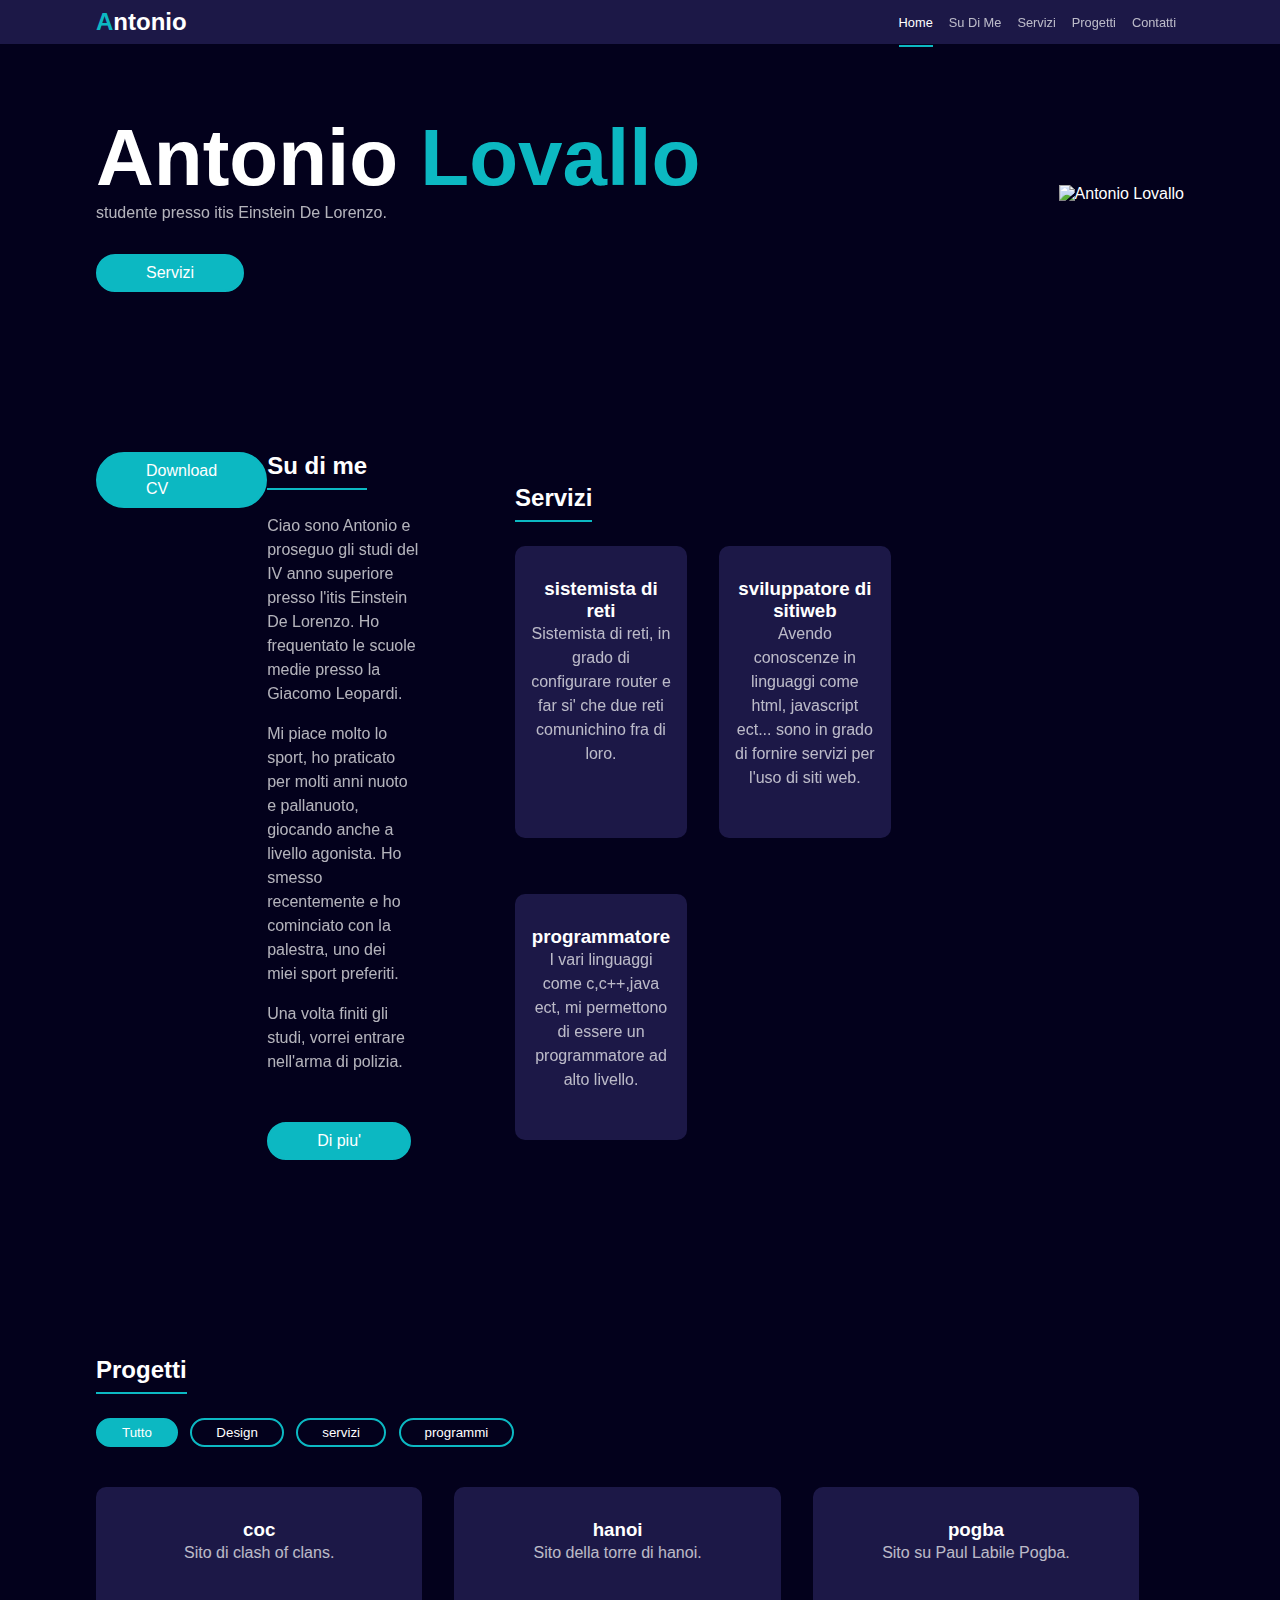
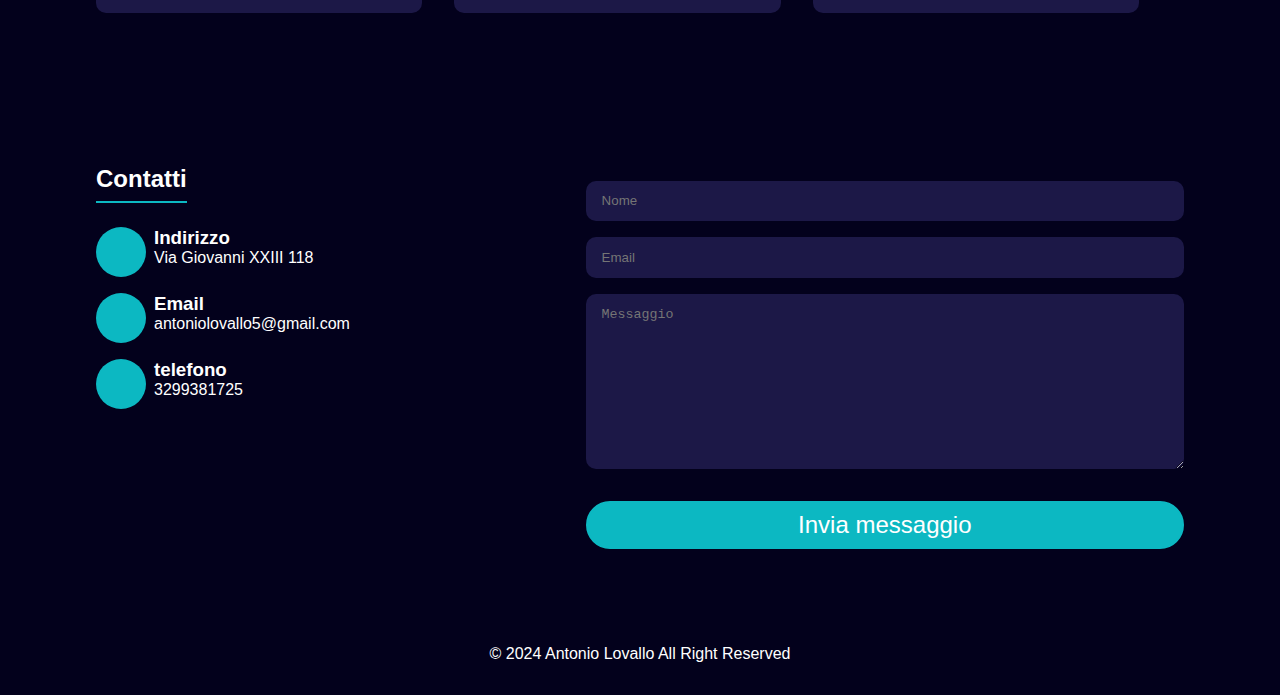
==== index.html @ d29856b6 "Add files via upload" ====
<!DOCTYPE html>
<html lang="en">
  <head>
    <header>
    <meta charset="UTF-8" />
    <meta http-equiv="X-UA-Compatible" content="IE=edge" />
    <meta name="viewport" content="width=device-width, initial-scale=1.0" />
    <title>Portfolio</title>
    <link rel="stylesheet" href="style.css" />

    <nav class="nav">
        <a href="/" class="logo"> <span class="highlighted"> A</span>ntonio</a>

        <div class="nav-links">
          <a href="#home" class="nav-item nav-item-active">Home</a>
          <a href="#about" class="nav-item">su di me</a>
          <a href="#services" class="nav-item">Servizi</a>
          <a href="#projects" class="nav-item">progetti</a>
          <a href="#contact" class="nav-item">contatti</a>
        </div>
        
        <div class="toggler">
          <span class="line"></span><span class="line"></span
          ><span class="line"></span>
        </div>
      </nav>

      <section class="hero container" id="home">
        <div class="hero-info">
         <h1 class="title">Antonio <span class="highlighted">Lovallo </span></h1>
         <p class="hero-description">studente presso itis Einstein De Lorenzo.</p>
         <a href="#services" class="btn hero-btn">Servizi</a>
            </div>
 
            <div class="hero-img">
            <img src="./images/hero-img.png" alt="Antonio Lovallo" />
                </div>
        </section>

        <section class="about container" id="about">
            <div class="about-img">
              <a href="antoniolovallo CV.pdf" class="btn hero-btn">Download CV</a>
            </div>
      
            <div class="about-info">
              <h2 class="secondery-title">Su di me</h2>
      
              <p class="description">
                Ciao sono Antonio e proseguo gli studi del IV anno superiore presso l'itis Einstein De Lorenzo.
                Ho frequentato le scuole medie presso la Giacomo Leopardi.
              </p>
      
              <p class="description">
                Mi piace molto lo sport, ho praticato per molti anni nuoto e pallanuoto, giocando anche a livello agonista.
                Ho smesso recentemente e ho cominciato con la palestra, uno dei miei sport preferiti.
              </p>
      
              <p class="description">
                Una volta finiti gli studi, vorrei entrare nell'arma di polizia. 
              </p>
      
              <a href="#" class="btn btn-secondery">Di piu'</a>
            </div>

            <div class="services container" id="services">
                <div class="services-header">
                  <h2 class="secondery-title">Servizi</h2>
                </div>
          
                <div class="grid services-grid">
                  <div class="grid-item services-item">
                    <i class="fa-solid fa-computer"></i>
                    <h3>sistemista di reti</h3>
                    <p class="description">
                      Sistemista di reti, in grado di configurare router e far si' che due reti comunichino fra di loro.
                    </p>
                  </div>
                  <div class="grid-item services-item">
                    <i class="fa-solid fa-meteor"></i>
          
                    <h3>sviluppatore di sitiweb</h3>
                    <p class="description">
                      Avendo conoscenze in linguaggi come html, javascript ect... 
                      sono in grado di fornire servizi per l'uso di siti web.
                    </p>
                  </div>
                  <div class="grid-item services-item">
                    <i class="fa-solid fa-pen-nib"></i>
                    <h3>programmatore</h3>
                    <p class="description">
                        I vari linguaggi come c,c++,java ect, mi permettono di essere un programmatore ad alto livello.
                    </p>
                  </div>
                </div>
              </div>
          </section>

          <section class="projects container" id="projects">
            <div class="projects-header">
              <h2 class="secondery-title">Progetti</h2>
      
              <div class="projects-tab">
                <button class="projects-tab-btn projects-tab-btn-active" id="all">
                  Tutto
                </button>
                <button class="projects-tab-btn" id="design">Design</button>
                <button class="projects-tab-btn" id="seo">servizi</button>
                <button class="projects-tab-btn" id="ui-ux">programmi</button>
              </div>
            </div>
      
            <div class="grid services-grid">
              <div class="grid-item services-item">
                <i class="fa-solid fa-computer"></i>
                <h3>coc</h3>
                <p class="description">
                  Sito di clash of clans.
                </p>
              </div>
              <div class="grid-item services-item">
                <i class="fa-solid fa-meteor"></i>
      
                <h3>hanoi</h3>
                <p class="description">
                  Sito della torre di hanoi.
                </p>
              </div>
              <div class="grid-item services-item">
                <i class="fa-solid fa-pen-nib"></i>
                <h3>pogba</h3>
                <p class="description">
                    Sito su Paul Labile Pogba.
                </p>
              </div>
            </div>
          </div>
          </section>

          <section class="container contact" id="contact">
            <div class="contact-info">
              <h2 class="secondery-title">Contatti</h2>
              <div class="info-container">
                <div class="contact-info-item">
                  <div class="contact-info-icon">
                    <i class="fa-solid fa-location-dot"></i>
                  </div>
                  <div class="contact-info-data">
                    <h3>Indirizzo</h3>
                    <p>Via Giovanni XXIII 118</p>
                  </div>
                </div>
                <div class="contact-info-item">
                  <div class="contact-info-icon">
                    <i class="fa-solid fa-envelope"></i>
                  </div>
                  <div class="contact-info-data">
                    <h3>Email</h3>
                    <p>antoniolovallo5@gmail.com</p>
                  </div>
                </div>
                <div class="contact-info-item">
                  <div class="contact-info-icon">
                    <i class="fa-solid fa-phone-volume"></i>
                  </div>
                  <div class="contact-info-data">
                    <h3>telefono</h3>
                    <p>3299381725</p>
                  </div>
                </div>
              </div>
            </div>
            <div class="contact-form">
              <form>
                <input type="text" placeholder="Nome" />
                <input type="text" placeholder="Email" />
                <textarea
                  name="message"
                  id=""
                  cols="30"
                  rows="10"
                  placeholder="Messaggio"
                ></textarea>
                <button class="btn submit-btn">Invia messaggio</button>
              </form>
            </div>
          </section>
    </header>
  </head>
  <body>

        <script src="./script.js"></script>
  </body>

  <footer class="footer">
    <p>&copy; 2024 Antonio Lovallo All Right Reserved</p>
  </footer>
</html>
---- style.css ----
* {
    box-sizing: border-box;
    margin: 0;
  }
  
  :root {
    --primary: #03011c;
    --secondery: #1c1847;
    --accent: #0cb8c2;
    --text: #fff;
  }
  
  html {
    scroll-behavior: smooth;
  }
  
  body {
    background: var(--primary);
    font-family: Poppins, sans-serif;
  }
  
  a {
    text-decoration: none;
    color: var(--text);
  }
  
  img {
    width: 100%;
  }
  /* utility classes */
.container {
    padding: 4rem 2rem;
    color: var(--text);
  }
  
  .highlighted {
    color: var(--accent);
  }
  
  .hidden {
    display: none;
  }
  
  .btn {
    background-color: var(--accent);
    color: var(--text);
    padding: 0.5rem 3rem;
    border-radius: 5rem;
    display: inline-block;
    margin-top: 2rem;
    border: 2px solid var(--accent);
  }
  
  .btn:hover {
    background-color: transparent;
    color: var(--accent);
  }
  /* Header style */
.nav {
    background-color: var(--secondery);
    display: flex;
    justify-content: space-between;
    padding: 0.5rem 1rem;
    position: fixed;
    width: 100%;
  }
  
  .logo {
    font-weight: 700;
    font-size: 1.5rem;
  }
  
  .nav-links {
    position: absolute;
    display: flex;
    flex-direction: column;
    top: 50px;
    background-color: var(--secondery);
    width: 100%;
    left: -200%;
    padding: 1rem;
    transition: left 0.5s ease;
  }
  
  .nav-active {
    left: 0;
  }
  
  .nav-item {
    font-size: 0.8rem;
    opacity: 0.7;
    display: block;
    text-align: center;
    margin-bottom: 1rem;
    text-transform: capitalize;
    position: relative;
  }
  
  .nav-item::after {
    content: "";
    display: block;
    width: 100%;
    height: 2px;
    background-color: rgb(56, 56, 56);
    margin-top: 0.5rem;
  }
  
  .nav-item:hover {
    opacity: 1;
  }
  
  .nav-item-active::after {
    background-color: var(--accent);
    opacity: 1;
  }
  
  .toggler .line {
    width: 30px;
    height: 2px;
    display: block;
    background-color: var(--text);
    margin: 5px;
  }
  /* Hero styles */
.hero {
    display: flex;
    flex-direction: column-reverse;
    justify-content: center;
    align-items: center;
    color: var(--text);
  }
  
  .hero-img {
    padding-top: 2rem;
  }
  
  .hero-info {
    text-align: center;
    padding-top: 3rem;
  }
  
  .title {
    font-size: 2.5rem;
  }
  
  .hero-description {
    opacity: 0.7;
  }
  /* About style */
.about {
    color: var(--text);
  }
  
  .about-info {
    padding-top: 2rem;
  }
  
  .description {
    opacity: 0.7;
    font-size: 0.8rem;
    margin-bottom: 1rem;
    line-height: 1.5;
  }
  
  .secondery-title {
    display: inline-block;
    margin-bottom: 1.5rem;
  }
  
  .secondery-title::after {
    content: "";
    display: block;
    width: 100%;
    height: 2px;
    margin-top: 0.5rem;
    background-color: var(--accent);
  }
  /* Services styles */
.services-item {
    background: var(--secondery);
    border-radius: 10px;
    text-align: center;
    padding: 2rem 1rem;
    margin-bottom: 1.5rem;
  }
  
  .services-item i {
    font-size: 4rem;
    color: var(--accent);
    margin-bottom: 2rem;
  }
  /* Projects styles */
.projects-header {
    padding-bottom: 2rem;
  }
  
  .projects-tab-btn {
    background-color: transparent;
    border: 2px solid var(--accent);
    color: var(--text);
    padding: 0.3rem 1.5rem;
    border-radius: 5rem; 
    margin-right: 0.5rem;
    margin-bottom: 0.5rem;
  }
  
  .projects-tab-btn-active {
    background-color: var(--accent);
  }
  
  .projects-item {
    margin-bottom: 1rem;
  }
  
  .projects-item img {
    border-radius: 10px;
  }
  /* contact styles */
.contact-info-item {
    display: flex;
  }
  
  .contact-info-icon {
    width: 50px;
    height: 50px;
    background-color: var(--accent);
    border-radius: 50%;
    display: flex;
    justify-content: center;
    align-items: center;
    margin-right: 0.5rem;
    margin-bottom: 1rem;
  }
  
  .contact-form form {
    display: flex;
    flex-direction: column;
  }
  
  input,
  textarea {
    background: var(--secondery);
    border: none;
    border-radius: 10px;
    margin-top: 1rem;
    padding: 0.8rem 1rem;
  }
  
  .footer {
    color: var(--text);
    text-align: center;
    padding: 2rem 0;
  }
  /* Desktop Design */
@media screen and (min-width: 700px) {
    .container {
      padding: 4rem 6rem;
    }
  
    .description {
      font-size: 1rem;
    }
  
    /* grid */
    .grid {
      display: flex;
      gap: 2rem;
      flex-wrap: wrap;
    }
  
    .grid-item {
      width: 30%;
    }
  
    /* nav */
    .nav {
      padding-left: 6rem;
      padding-right: 6rem;
      justify-content: space-between;
      align-items: center;
    }
  
    .toggler {
      display: none;
    }
  
    .nav-links {
      position: static;
      flex-direction: row;
      padding: 0;
      width: auto;
    }
  
    .nav-item {
      margin: 0 0.5rem;
    }
  
    .nav-item::after {
      position: absolute;
      top: 30px;
      margin: 0;
      background: none;
    }
  
    .nav-item-active {
      opacity: 1;
    }
  
    .nav-item-active::after {
      background: var(--accent);
    }
  
    /* hero */
    .hero {
      flex-direction: row;
      justify-content: space-between;
    }
  
    .hero-info {
      text-align: left;
    }
  
    .title {
      font-size: 5rem;
    }
  
    /* About */
    .about {
      display: flex;
      justify-content: space-between;
    }
  
    .about-img {
      width: 40%;
    }
  
    .about-info {
      width: 55%;
    }
  
    /* contact */
    .contact {
      display: flex;
      justify-content: space-between;
    }
  
    .contact-form {
      width: 55%;
    }
  
    .submit-btn {
      font-size: 1.5rem;
    }
  }
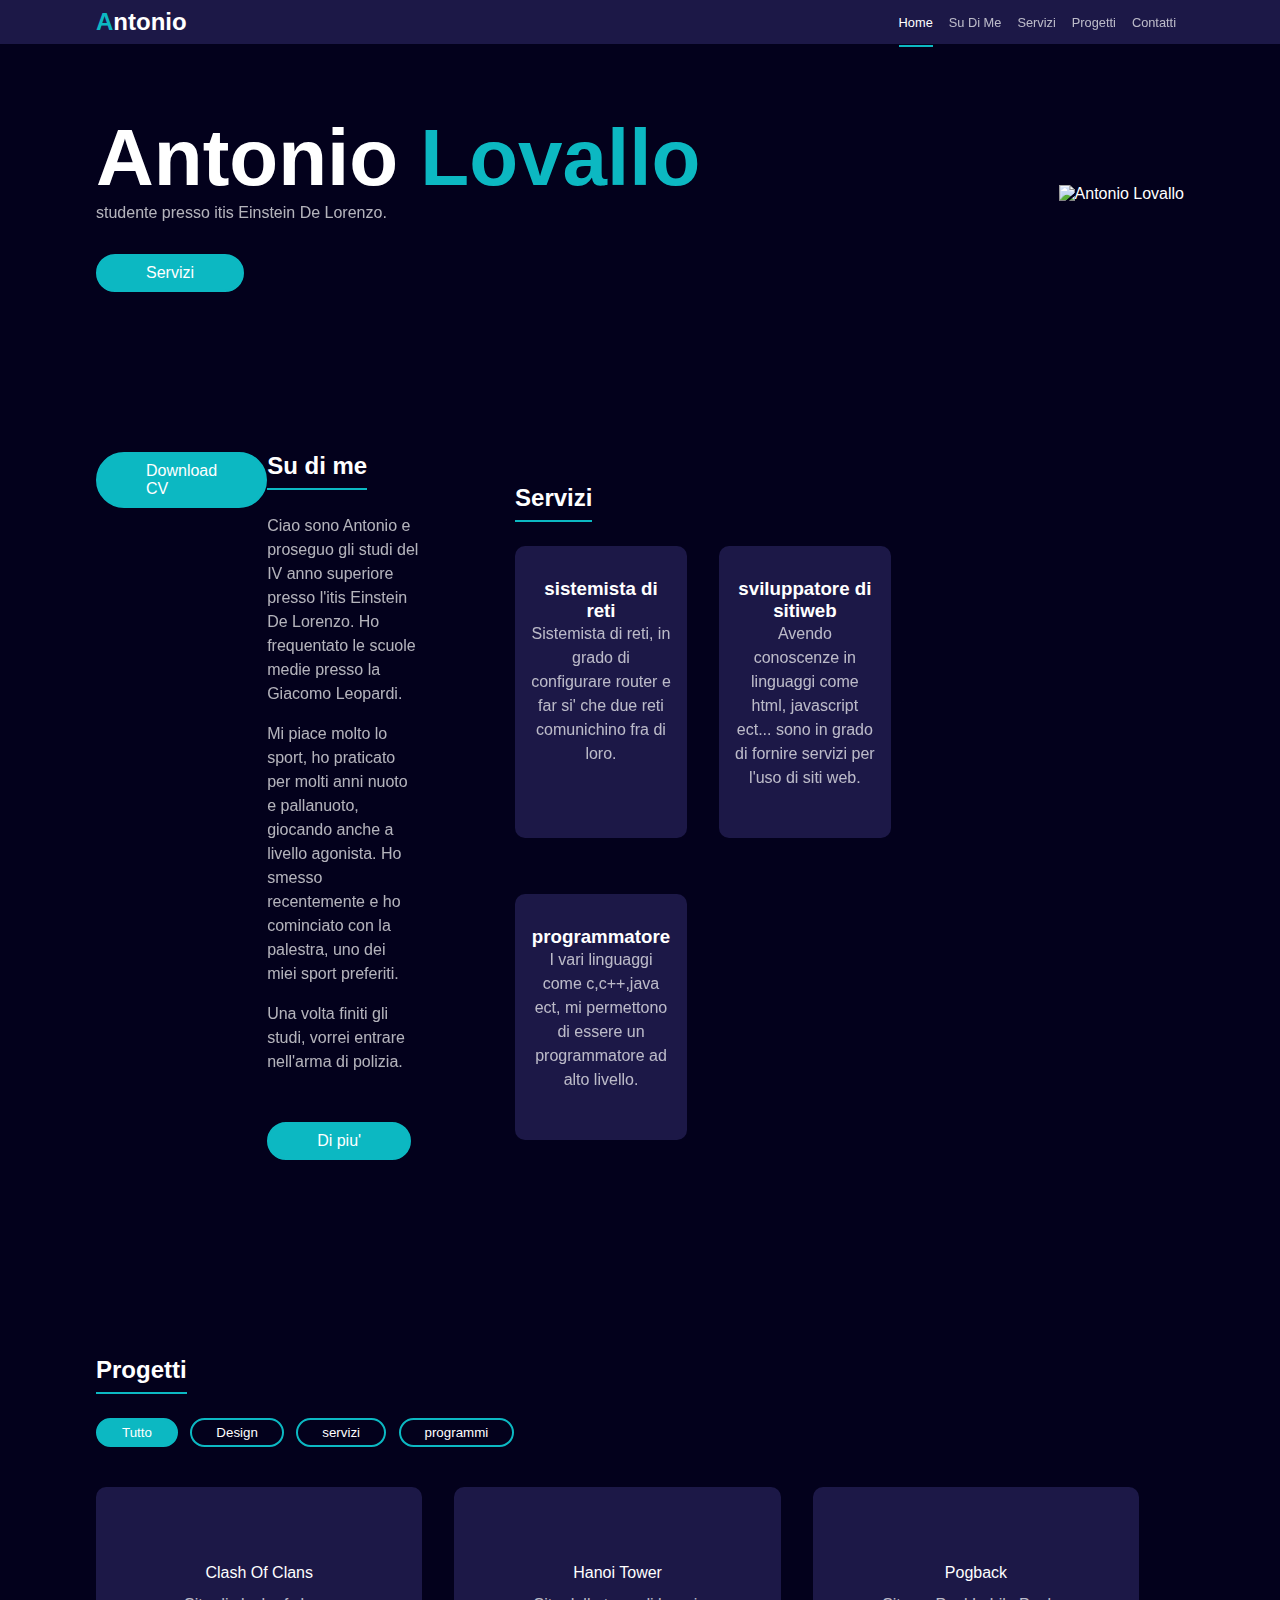
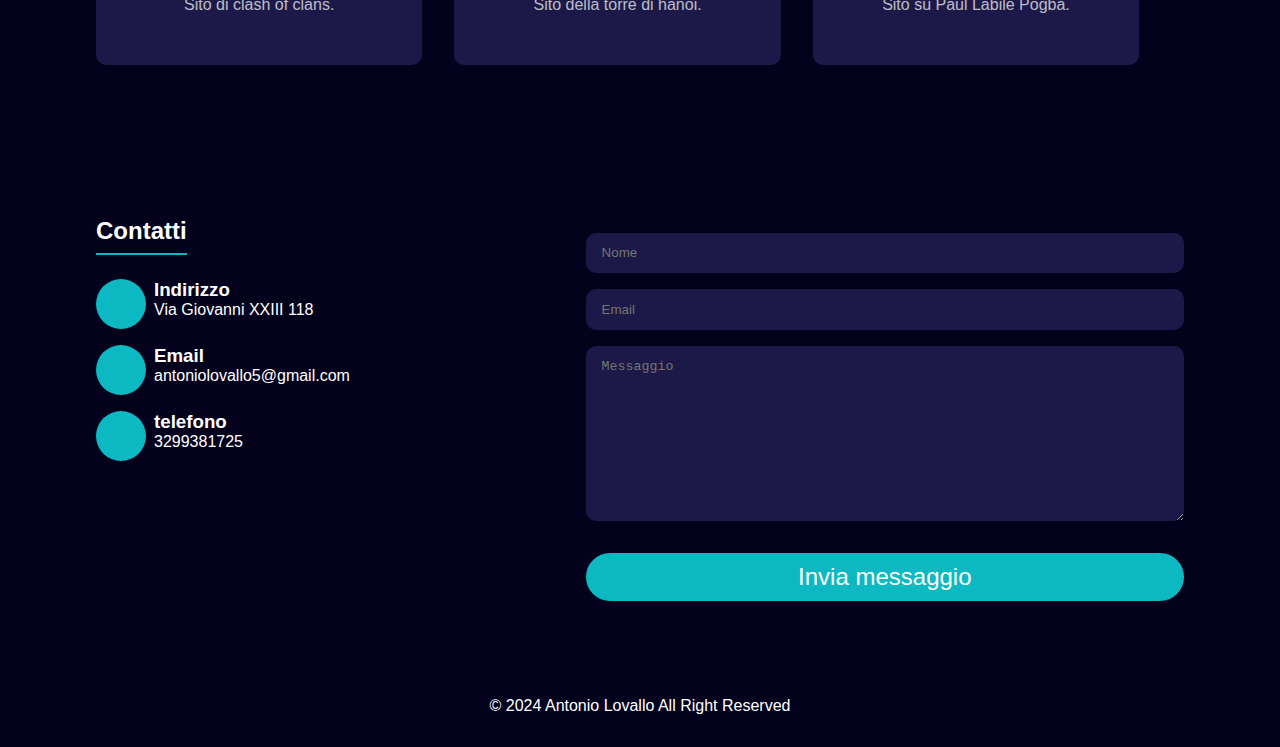
==== commit e9af4d84: "Add files via upload" ====
--- a/index.html
+++ b/index.html
@@ -112,7 +112,7 @@
             <div class="grid services-grid">
               <div class="grid-item services-item">
                 <i class="fa-solid fa-computer"></i>
-                <h3>coc</h3>
+                <a href="COC.html">Clash Of Clans</a>
                 <p class="description">
                   Sito di clash of clans.
                 </p>
@@ -120,14 +120,14 @@
               <div class="grid-item services-item">
                 <i class="fa-solid fa-meteor"></i>
       
-                <h3>hanoi</h3>
+                <a href="hanoi.html">Hanoi Tower</a>
                 <p class="description">
                   Sito della torre di hanoi.
                 </p>
               </div>
               <div class="grid-item services-item">
                 <i class="fa-solid fa-pen-nib"></i>
-                <h3>pogba</h3>
+                <a href="pogba.html">Pogback</a>
                 <p class="description">
                     Sito su Paul Labile Pogba.
                 </p>
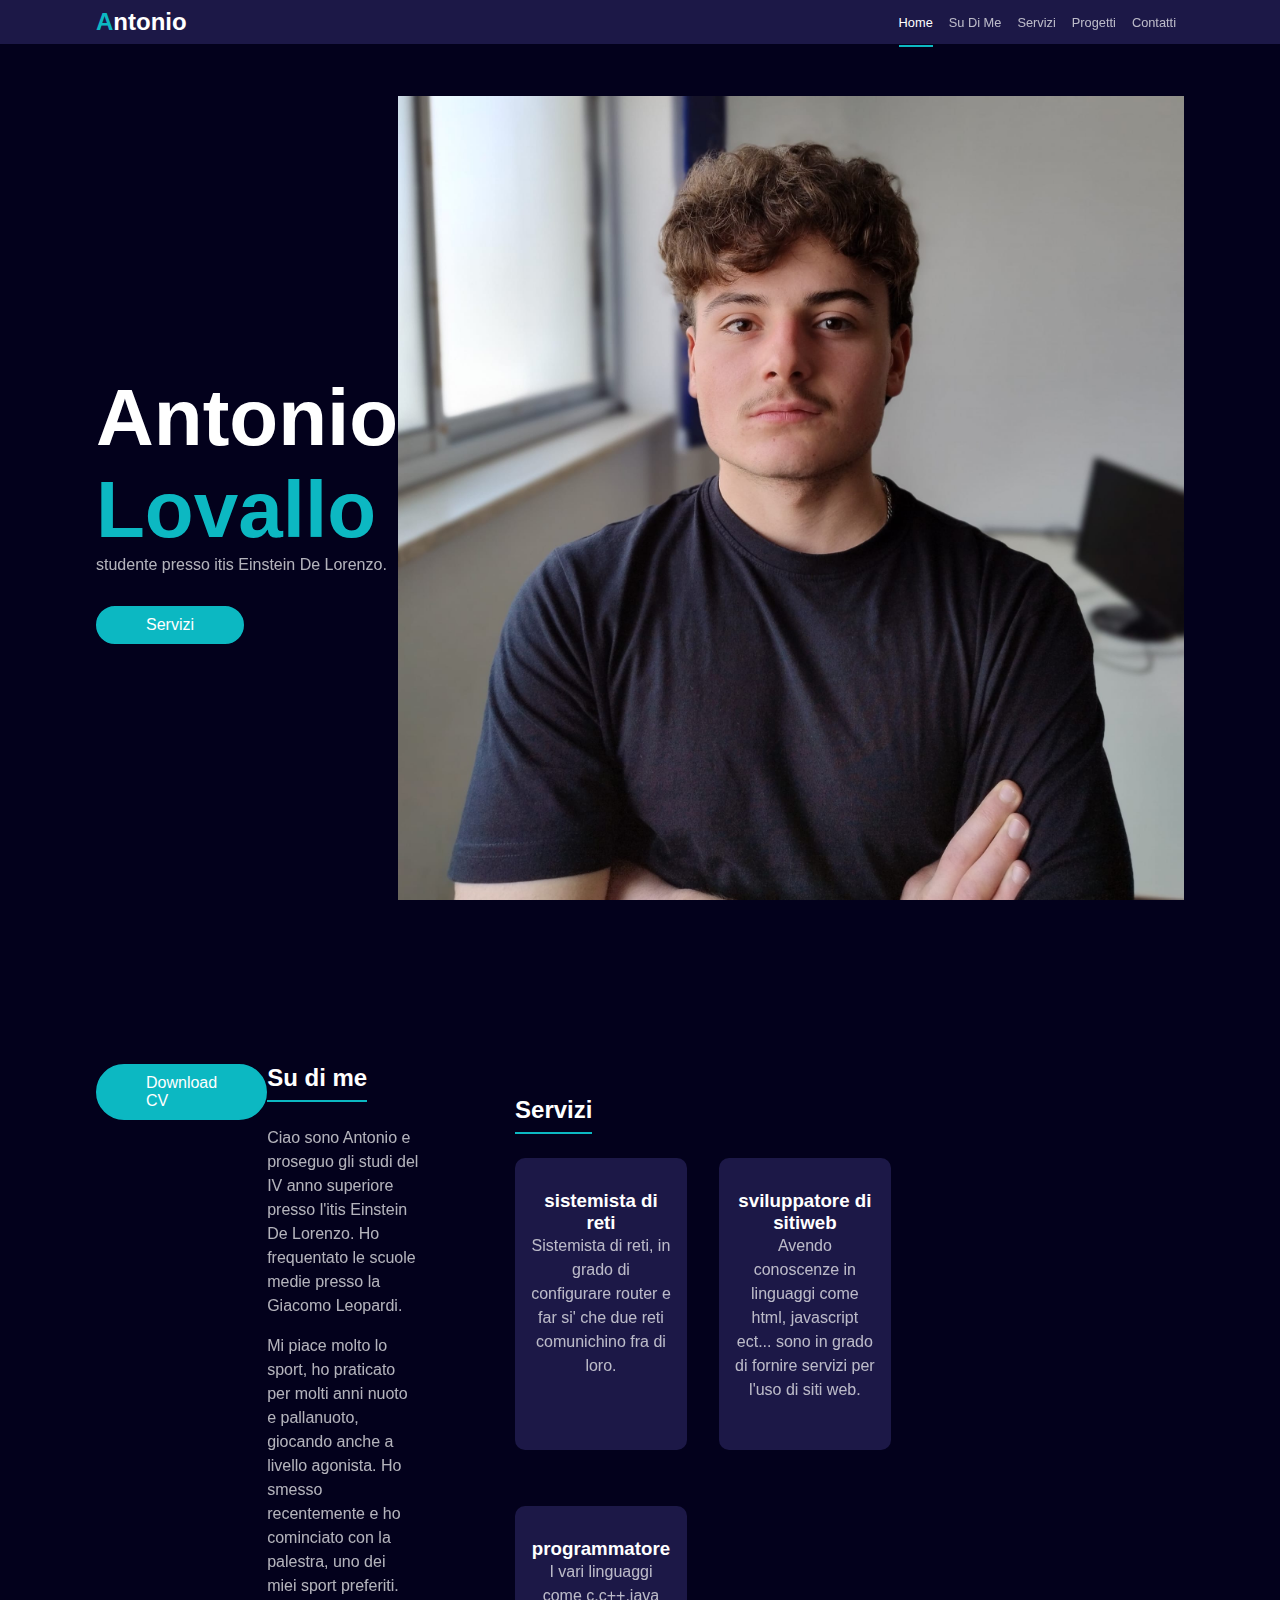
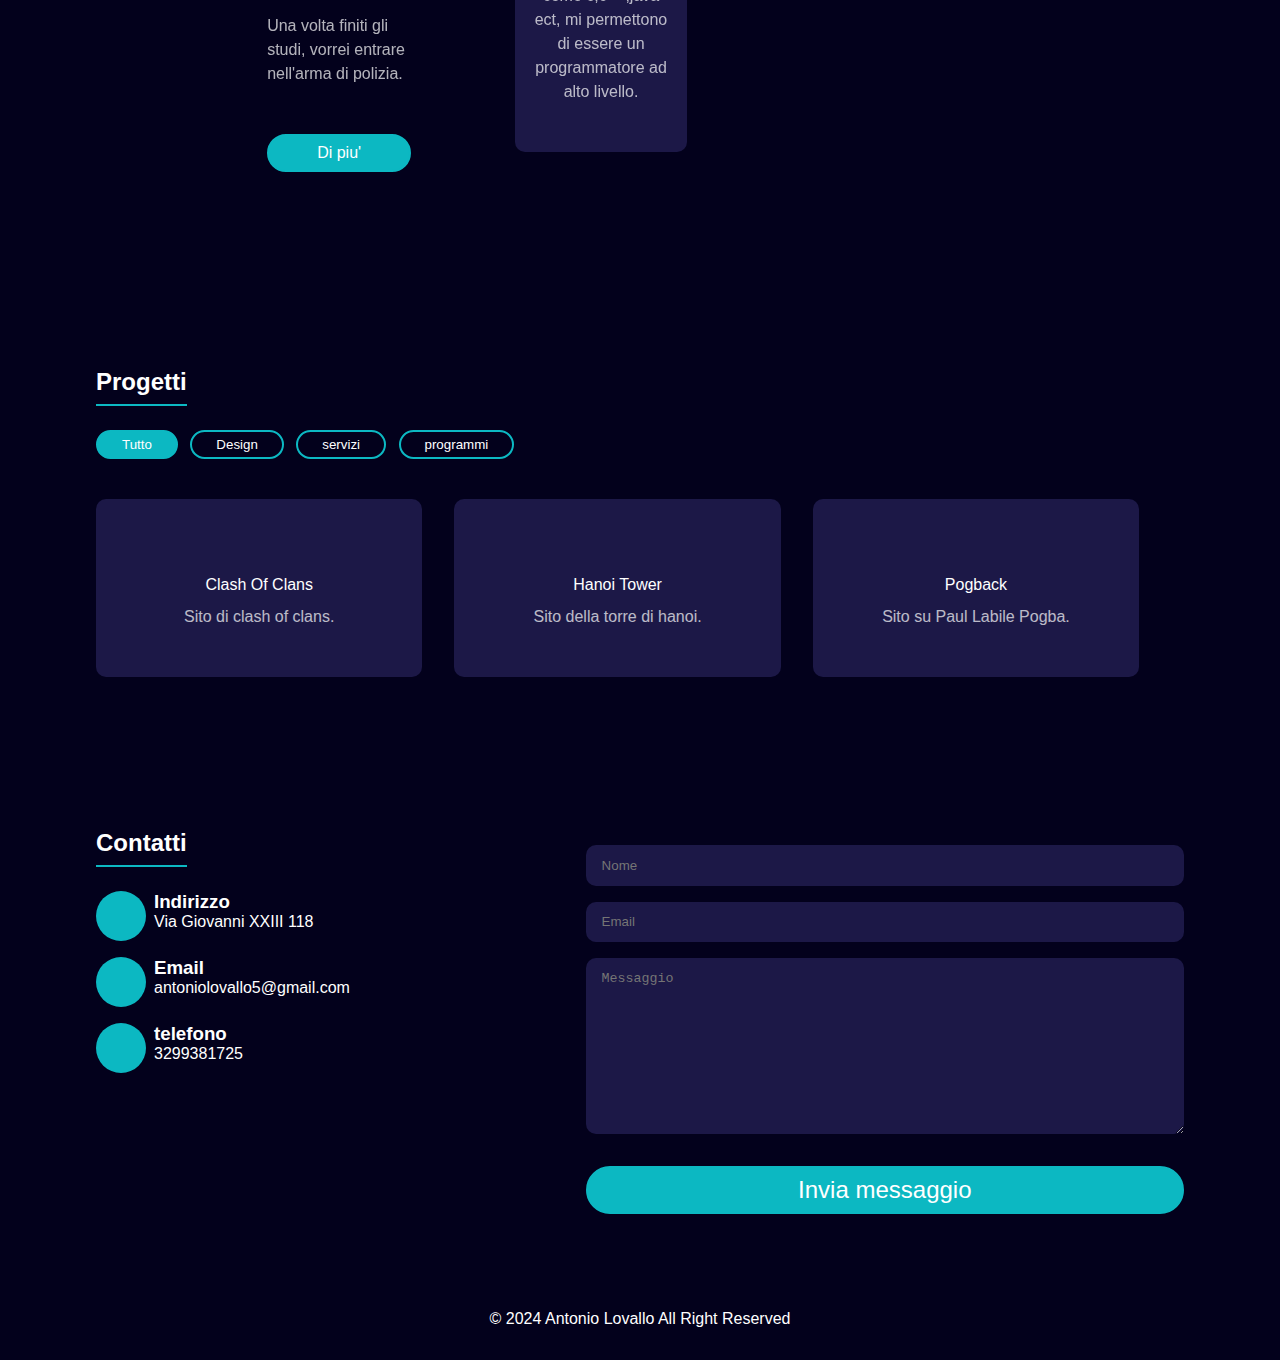
==== commit adc48d1b: "Update index.html" ====
--- a/index.html
+++ b/index.html
@@ -33,7 +33,7 @@
             </div>
  
             <div class="hero-img">
-            <img src="./images/hero-img.png" alt="Antonio Lovallo" />
+            <img src="antonio.jpg" alt="Antonio Lovallo" />
                 </div>
         </section>
 
@@ -194,4 +194,4 @@
   <footer class="footer">
     <p>&copy; 2024 Antonio Lovallo All Right Reserved</p>
   </footer>
-</html>+</html>
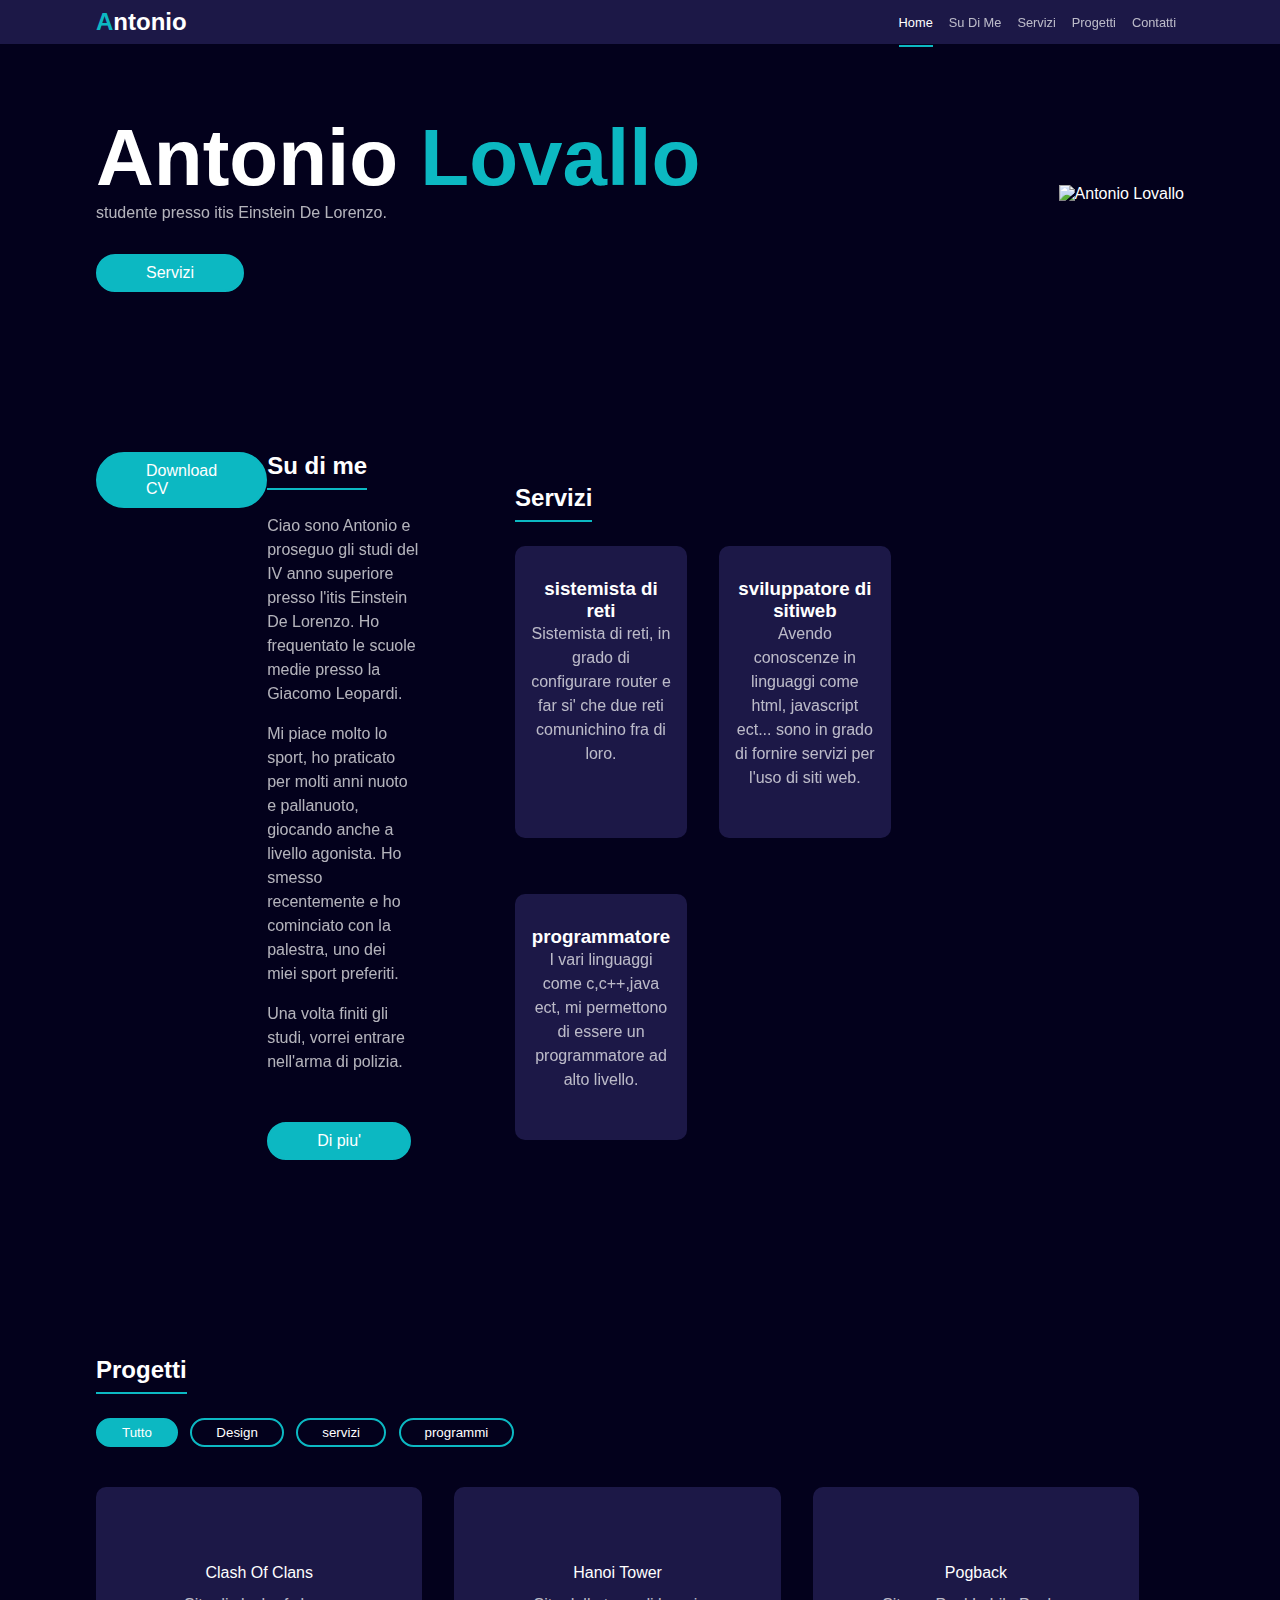
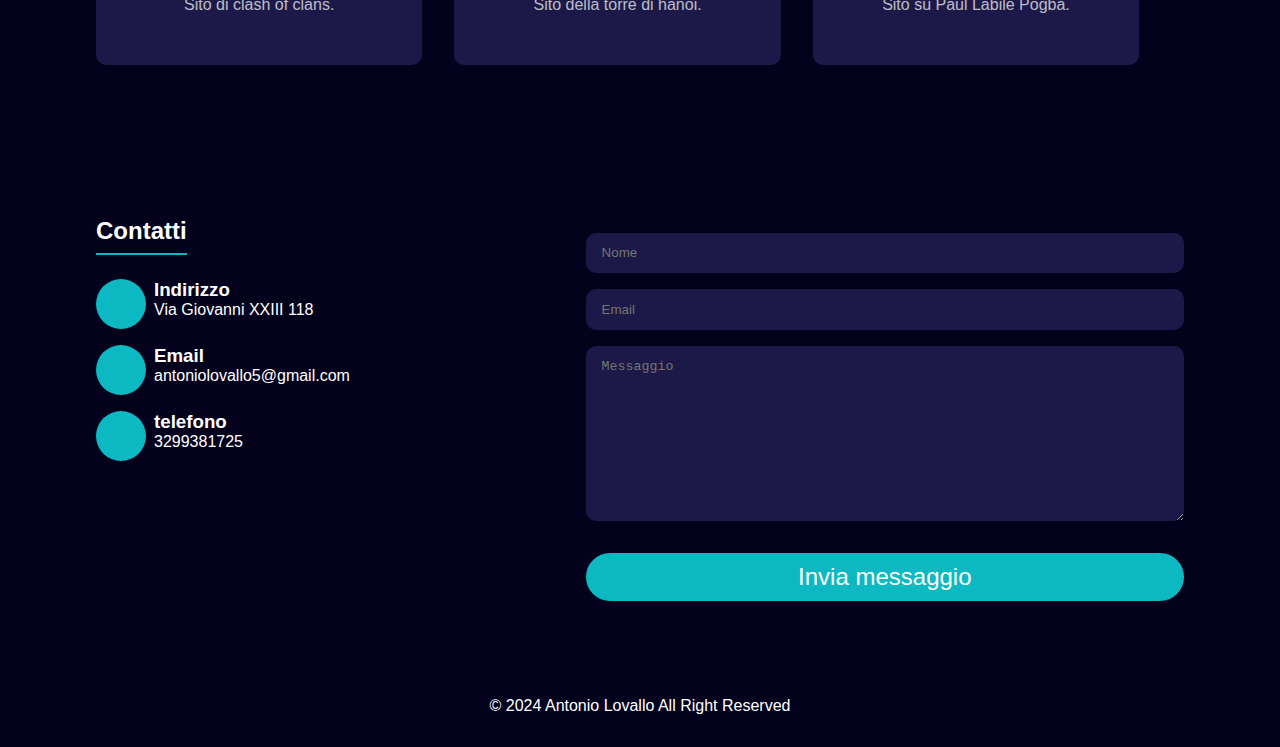
==== commit 1b2f6b83: "Add files via upload" ====
--- a/index.html
+++ b/index.html
@@ -33,7 +33,7 @@
             </div>
  
             <div class="hero-img">
-            <img src="antonio.jpg" alt="Antonio Lovallo" />
+            <img src="antonio.png" alt="Antonio Lovallo" />
                 </div>
         </section>
 
@@ -194,4 +194,4 @@
   <footer class="footer">
     <p>&copy; 2024 Antonio Lovallo All Right Reserved</p>
   </footer>
-</html>
+</html>--- a/style.css
+++ b/style.css
@@ -351,4 +351,9 @@
     .submit-btn {
       font-size: 1.5rem;
     }
+
+    img{
+      height: 400px;
+      width: 400px;
+    }
   }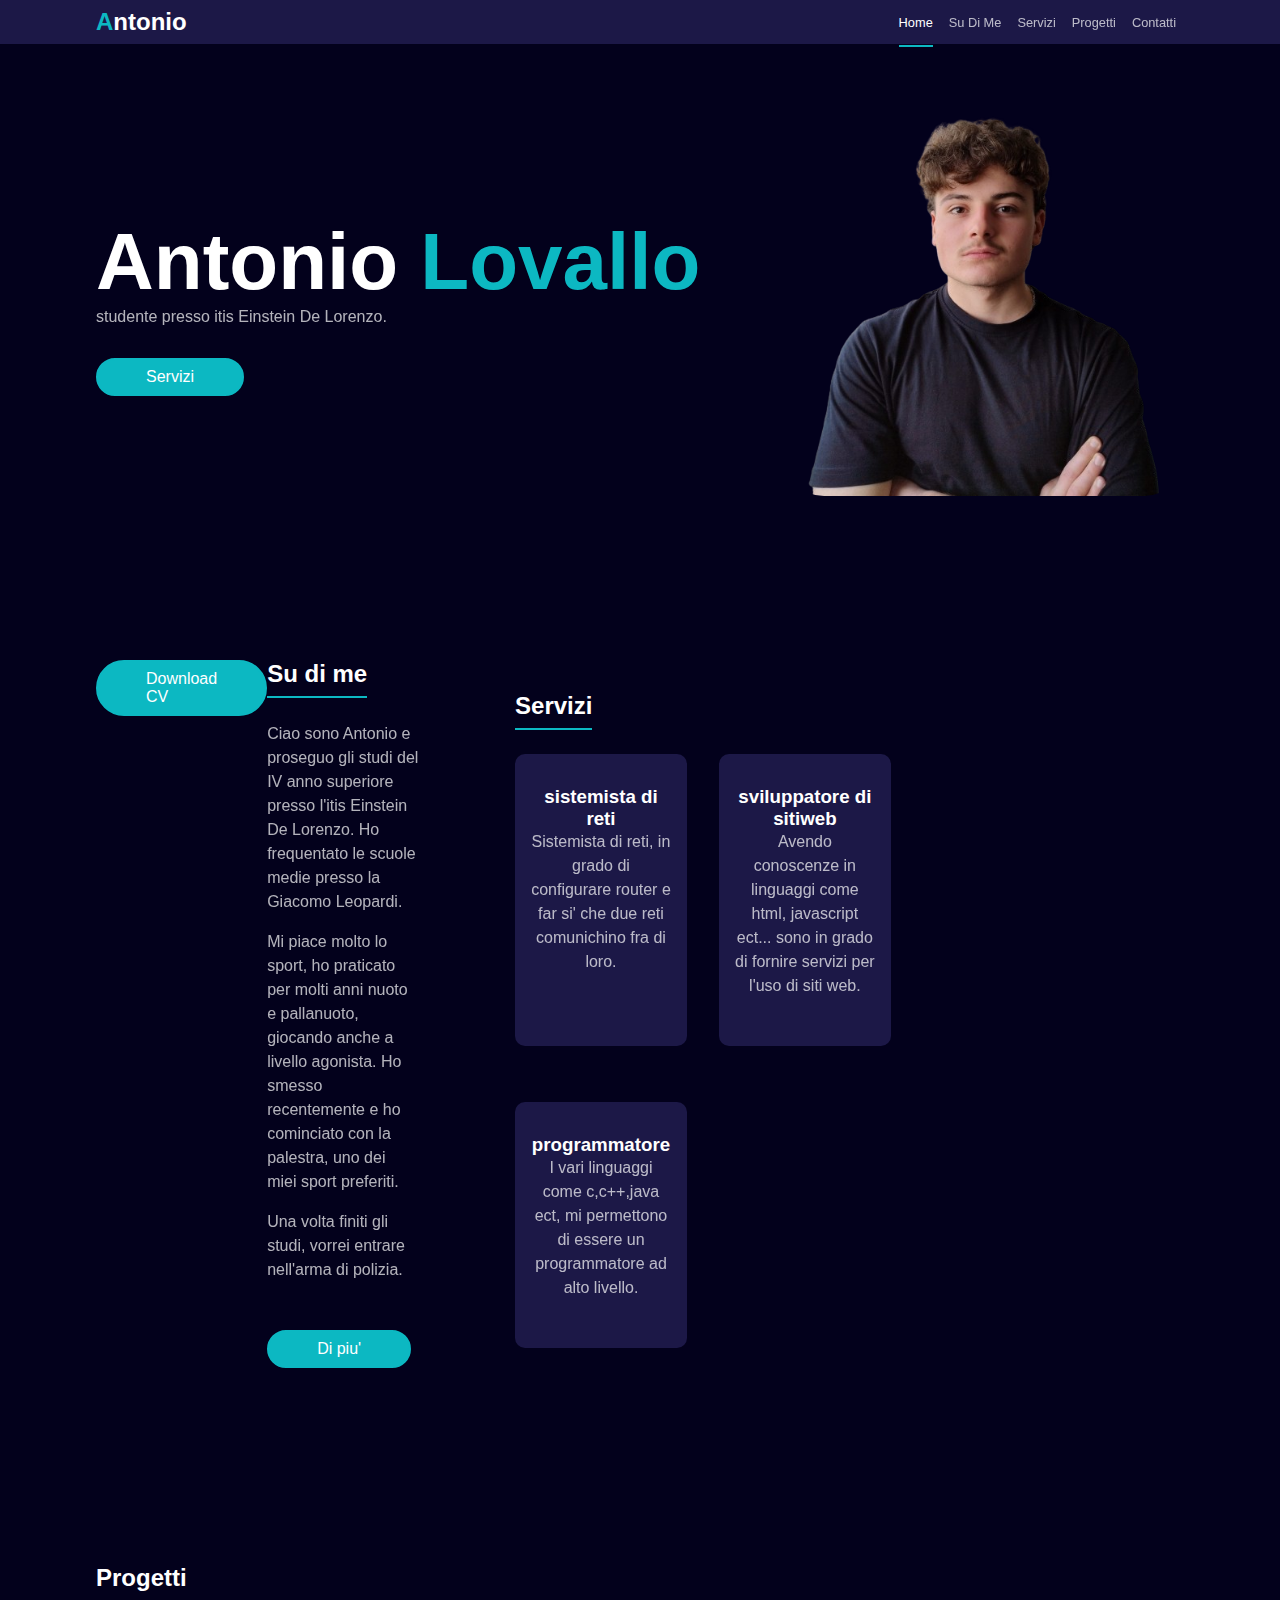
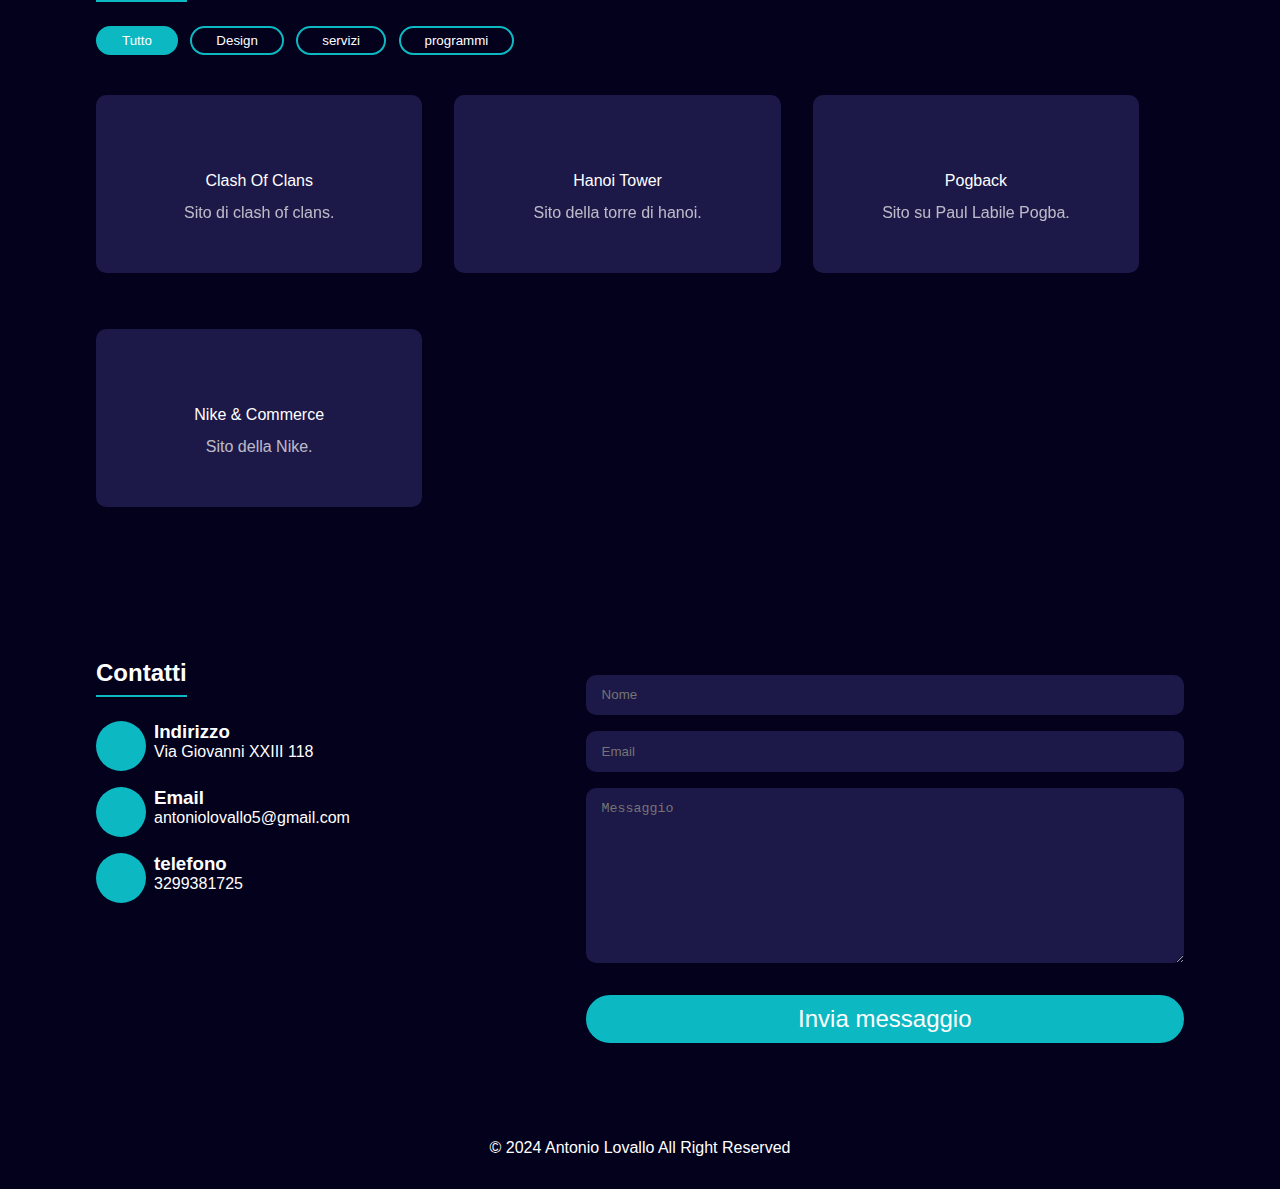
==== commit 13190c0a: "modifiche" ====
--- a/index.html
+++ b/index.html
@@ -132,7 +132,13 @@
                     Sito su Paul Labile Pogba.
                 </p>
               </div>
-            </div>
+                <div class="grid-item services-item">
+                  <i class="fa-solid fa-computer"></i>
+                  <a href="Nike.html">Nike & Commerce</a>
+                  <p class="description">
+                    Sito della Nike.
+                  </p>
+                </div>
           </div>
           </section>
 
--- a/style.css
+++ b/style.css
@@ -355,5 +355,6 @@
     img{
       height: 400px;
       width: 400px;
-    }
-  }+        border-radius: 10%;
+    }
+  }
